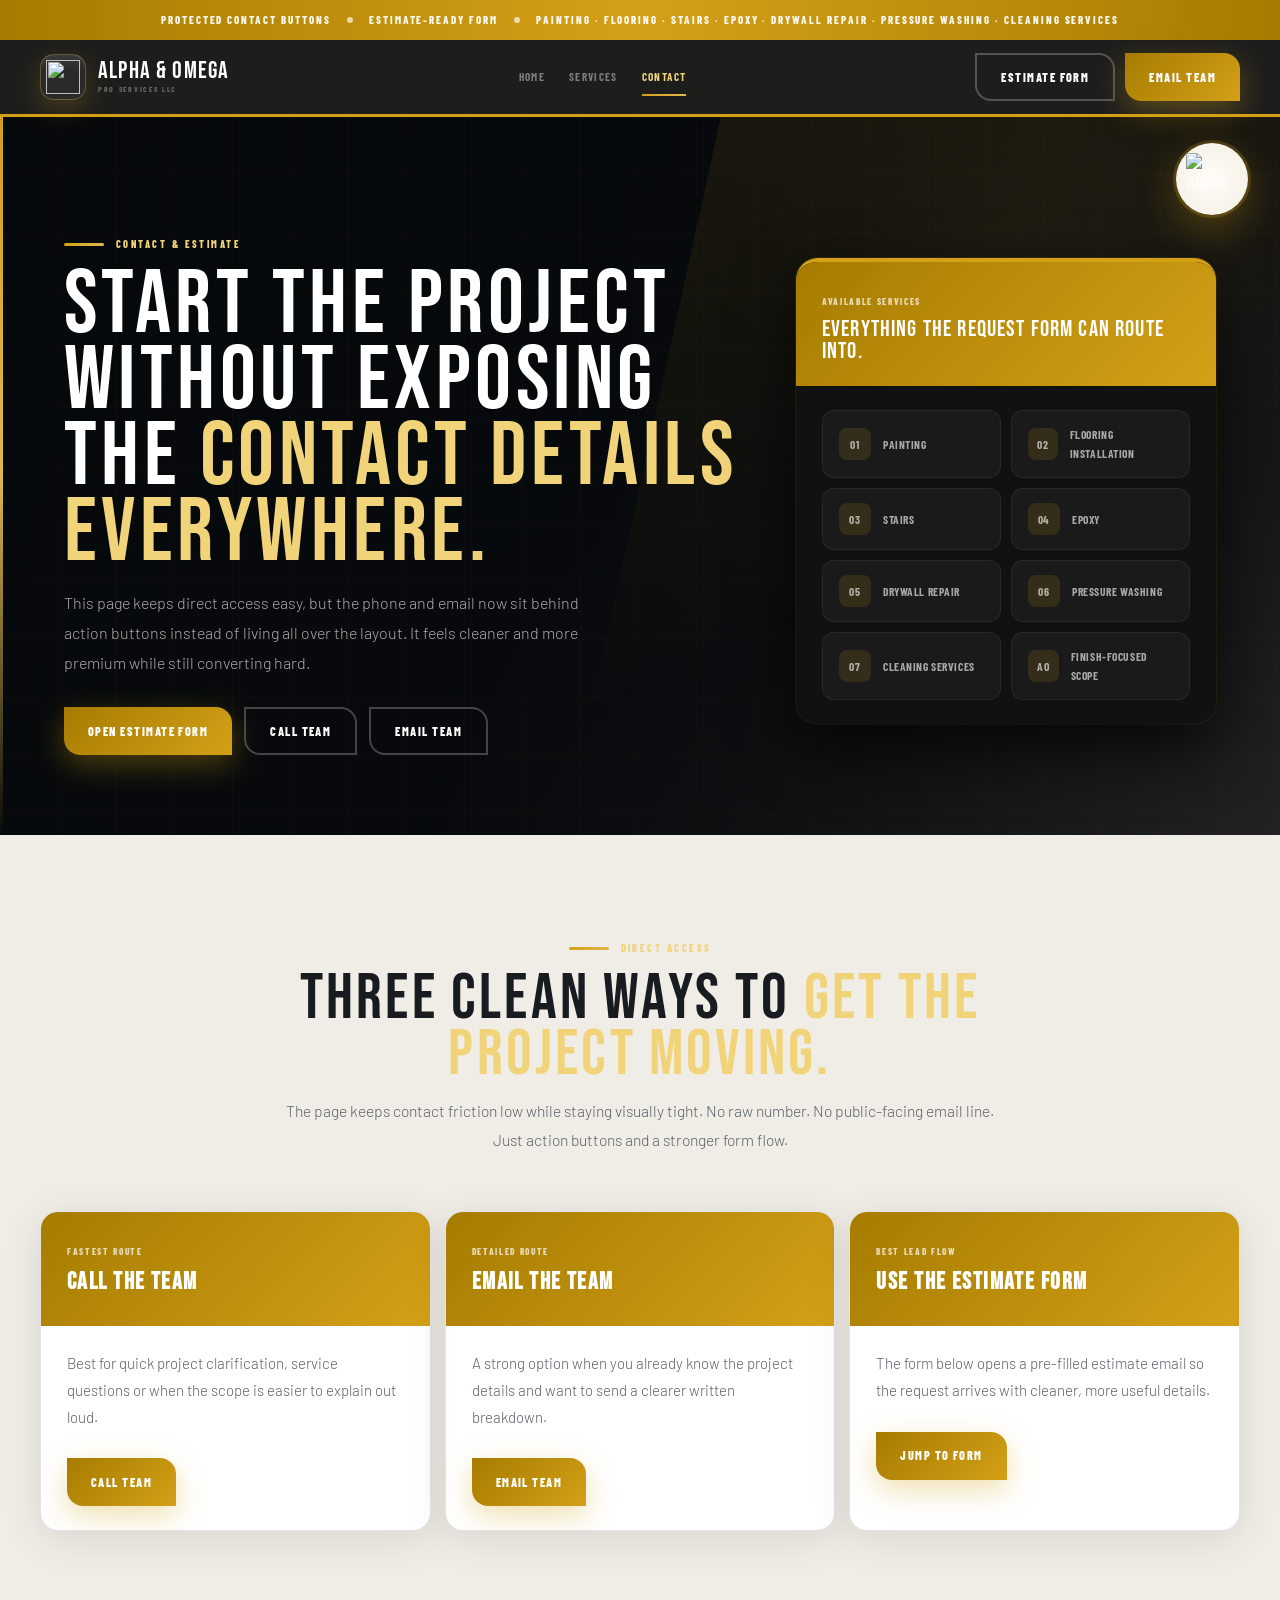
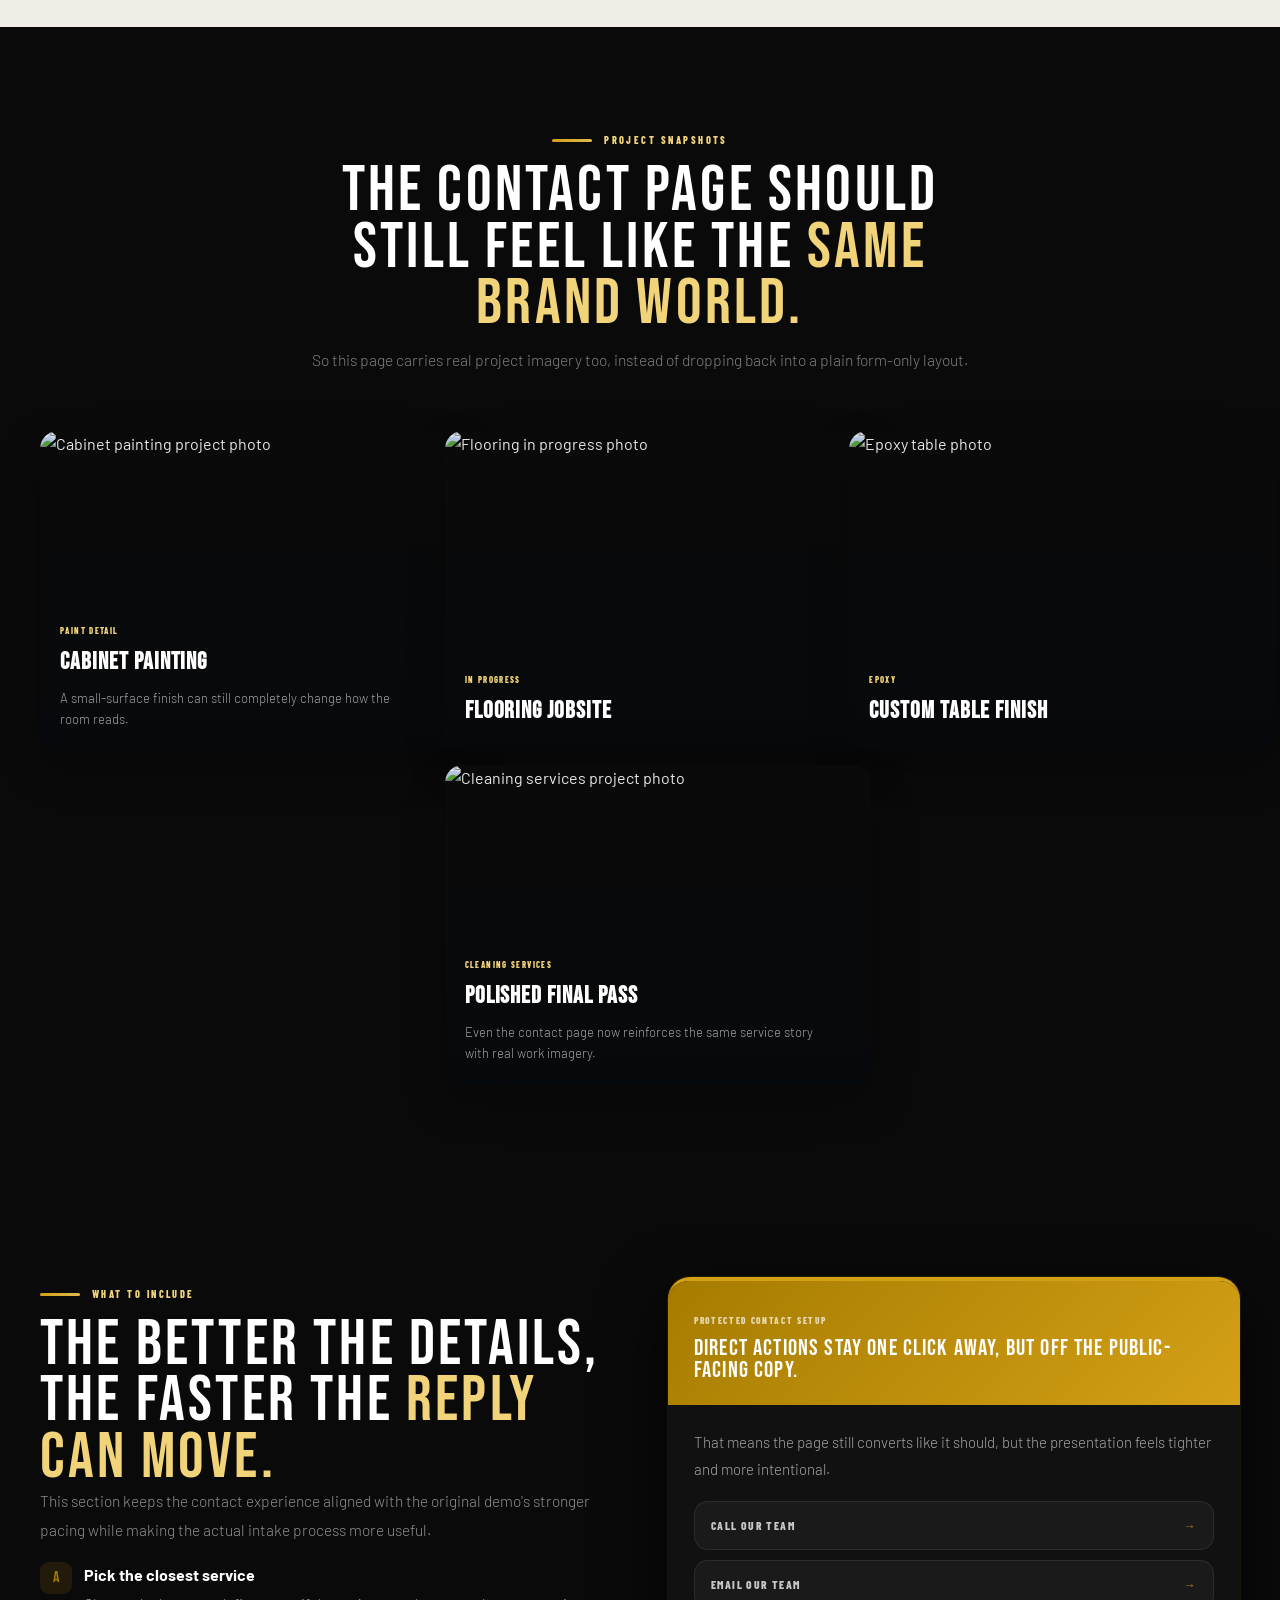
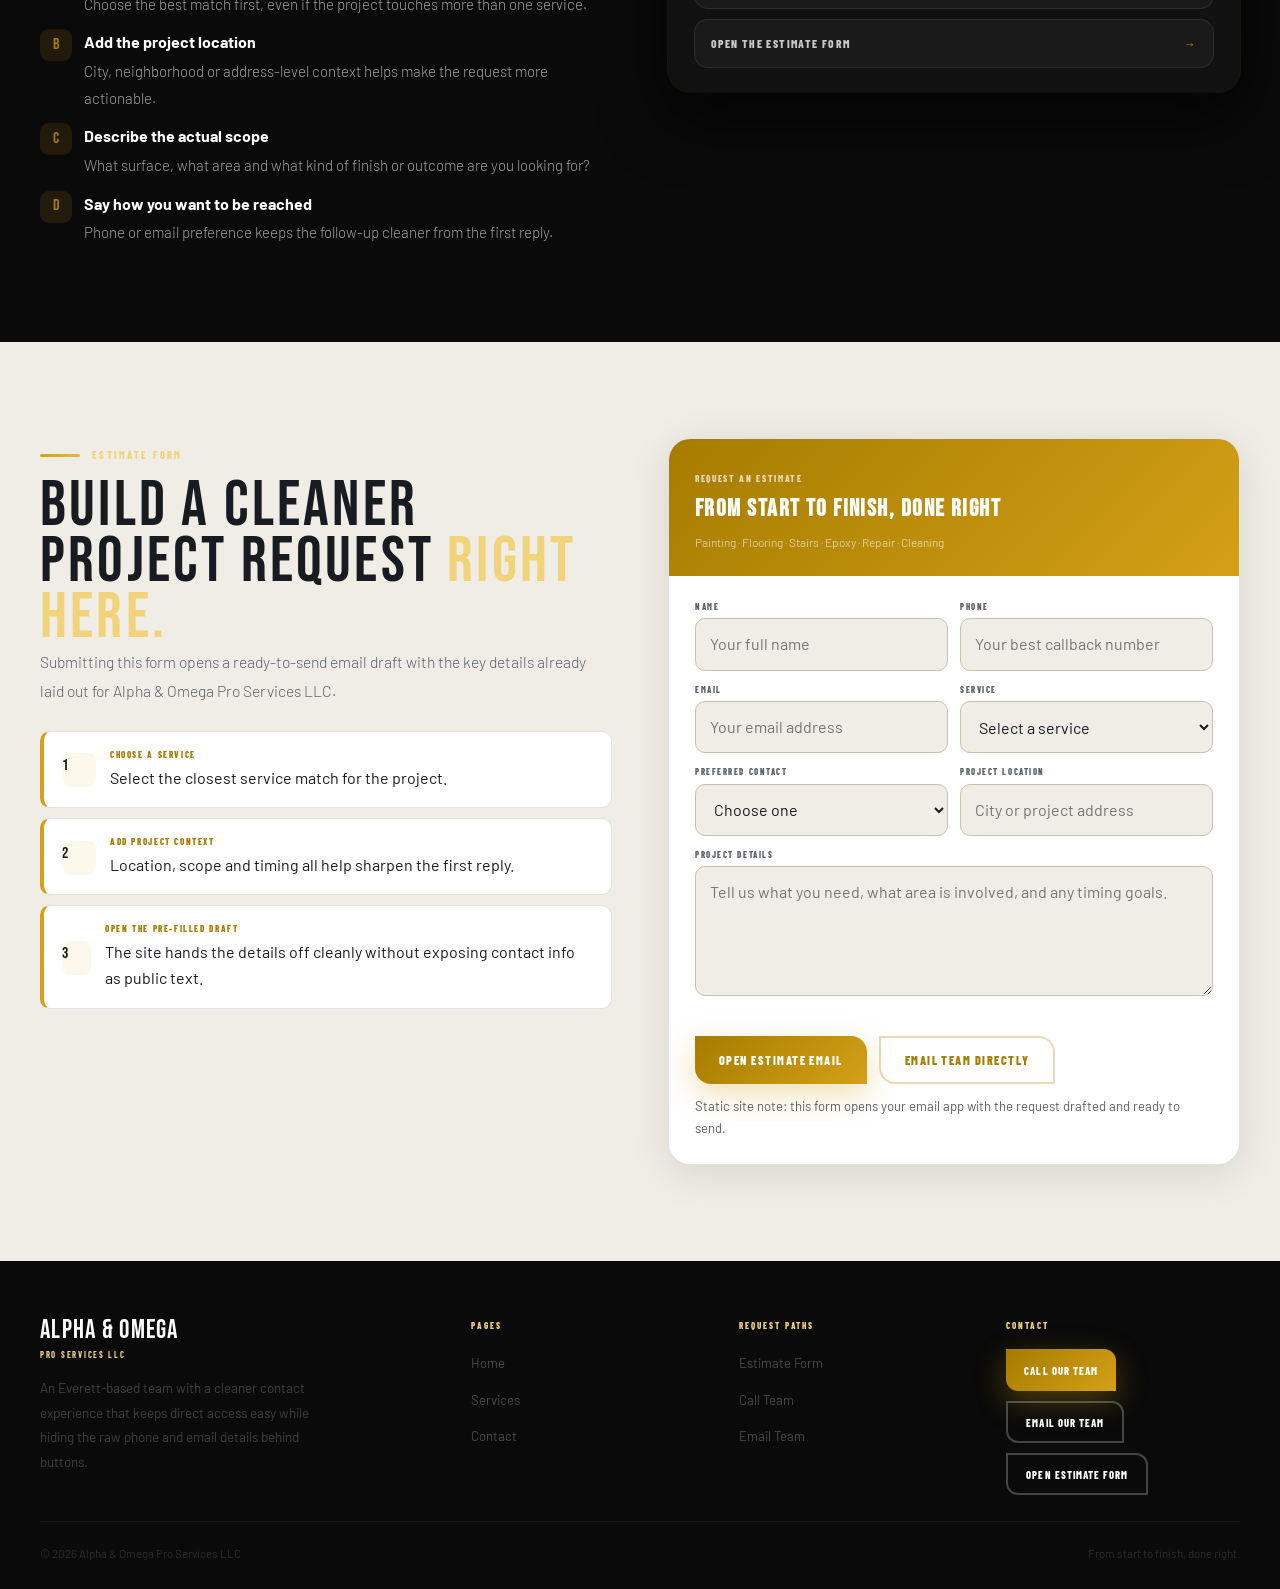
==== contact.html @ e6fa1ceb "Add files via upload" ====
<!DOCTYPE html>
<html lang="en">
<head>
  <meta charset="UTF-8">
  <meta name="viewport" content="width=device-width, initial-scale=1.0">
  <title>Contact | Alpha &amp; Omega Pro Services LLC</title>
  <meta name="description" content="Request an estimate from Alpha &amp; Omega Pro Services LLC for painting, flooring installation, stairs, epoxy, drywall repair, pressure washing and cleaning services.">
  <meta property="og:type" content="website">
  <meta property="og:title" content="Contact | Alpha &amp; Omega Pro Services LLC">
  <meta property="og:description" content="Request an estimate for painting, flooring installation, stairs, epoxy, drywall repair, pressure washing and cleaning services.">
  <meta name="theme-color" content="#0a0a0a">
  <script type="application/ld+json">
    {
      "@context": "https://schema.org",
      "@type": "HomeAndConstructionBusiness",
      "name": "Alpha and Omega Pro Services LLC",
      "serviceType": [
        "Painting",
        "Flooring Installation",
        "Stairs",
        "Epoxy",
        "Drywall Repair",
        "Pressure Washing",
        "Cleaning Services"
      ]
    }
  </script>
  <link rel="preconnect" href="https://fonts.googleapis.com">
  <link rel="preconnect" href="https://fonts.gstatic.com" crossorigin>
  <link href="https://fonts.googleapis.com/css2?family=Bebas+Neue&amp;family=Barlow+Condensed:wght@400;600;700;800&amp;family=Barlow:ital,wght@0,300;0,400;0,500;0,600;1,300&amp;display=swap" rel="stylesheet">
  <link rel="stylesheet" href="assets/styles.css">
</head>
<body>
  <div class="topline">
    <div class="container topline-inner">
      <div class="topline-track">
        <span>Protected contact buttons</span>
        <span class="topline-dot" aria-hidden="true"></span>
        <span>Estimate-ready form</span>
        <span class="topline-dot" aria-hidden="true"></span>
        <span>Painting &middot; Flooring &middot; Stairs &middot; Epoxy &middot; Drywall Repair &middot; Pressure Washing &middot; Cleaning Services</span>
      </div>
    </div>
  </div>

  <header class="site-header">
    <div class="container header-shell">
      <a class="brand" href="index.html" aria-label="Alpha and Omega Pro Services LLC home">
        <span class="brand-mark" aria-hidden="true">
          <img class="brand-logo" src="https://github.com/user-attachments/assets/bc58a2da-6fb0-435b-b806-9d5896924e4f" alt="">
        </span>
        <span class="brand-copy">
          <span class="brand-wordmark">Alpha &amp; Omega</span>
          <span class="brand-tag">Pro Services LLC</span>
        </span>
      </a>

      <nav class="site-nav" aria-label="Primary">
        <a href="index.html">Home</a>
        <a href="services.html">Services</a>
        <a href="contact.html" aria-current="page">Contact</a>
      </nav>

      <div class="header-actions">
        <a class="btn btn-outline-light" href="#estimate-form">Estimate Form</a>
        <a class="btn btn-gold" href="#" data-contact="email">Email Team</a>
        <button class="nav-toggle nav-only" type="button" aria-expanded="false" aria-label="Toggle navigation" data-nav-toggle>
          <svg width="22" height="22" viewBox="0 0 24 24" fill="none" stroke="currentColor" stroke-width="2.2" stroke-linecap="round">
            <path d="M4 7h16"></path>
            <path d="M4 12h16"></path>
            <path d="M4 17h16"></path>
          </svg>
        </button>
      </div>
    </div>

    <div class="mobile-nav" data-mobile-nav>
      <a href="index.html">Home</a>
      <a href="services.html">Services</a>
      <a href="contact.html" aria-current="page">Contact</a>
      <a href="#" data-contact="call">Call Team</a>
      <a href="#" data-contact="email">Email Team</a>
    </div>
  </header>

  <main>
    <section class="page-hero">
      <div class="page-hero-accent"></div>
      <div class="page-hero-grid-fx"></div>
      <div class="page-hero-crown">
        <img src="https://github.com/user-attachments/assets/bc58a2da-6fb0-435b-b806-9d5896924e4f" alt="Alpha and Omega Pro Services LLC logo">
      </div>
      <div class="page-hero-shell">
        <div class="reveal">
          <span class="eyebrow">Contact &amp; Estimate</span>
          <h1 class="page-hero-title">Start the project without exposing the <span>contact details everywhere.</span></h1>
          <p class="page-hero-copy">This page keeps direct access easy, but the phone and email now sit behind action buttons instead of living all over the layout. It feels cleaner and more premium while still converting hard.</p>
          <div class="button-row">
            <a class="btn btn-gold" href="#estimate-form">Open Estimate Form</a>
            <a class="btn btn-outline-light" href="#" data-contact="call">Call Team</a>
            <a class="btn btn-outline-light" href="#" data-contact="email">Email Team</a>
          </div>
        </div>

        <aside class="hero-card reveal">
          <div class="hero-card-head">
            <span class="card-kicker">Available Services</span>
            <h2 class="panel-title">Everything the request form can route into.</h2>
          </div>
          <div class="hero-card-body">
            <div class="list-grid">
              <div class="list-item"><span class="list-icon">01</span><span>Painting</span></div>
              <div class="list-item"><span class="list-icon">02</span><span>Flooring Installation</span></div>
              <div class="list-item"><span class="list-icon">03</span><span>Stairs</span></div>
              <div class="list-item"><span class="list-icon">04</span><span>Epoxy</span></div>
              <div class="list-item"><span class="list-icon">05</span><span>Drywall Repair</span></div>
              <div class="list-item"><span class="list-icon">06</span><span>Pressure Washing</span></div>
              <div class="list-item"><span class="list-icon">07</span><span>Cleaning Services</span></div>
              <div class="list-item"><span class="list-icon">AO</span><span>Finish-Focused Scope</span></div>
            </div>
          </div>
        </aside>
      </div>
    </section>

    <section class="section section-light">
      <div class="container">
        <div class="section-head reveal">
          <span class="eyebrow">Direct Access</span>
          <h2 class="section-title">Three clean ways to <span>get the project moving.</span></h2>
          <p class="section-copy">The page keeps contact friction low while staying visually tight. No raw number. No public-facing email line. Just action buttons and a stronger form flow.</p>
        </div>

        <div class="methods-grid">
          <article class="method-card reveal">
            <div class="form-card-head">
              <span class="card-kicker">Fastest Route</span>
              <h2>Call the team</h2>
            </div>
            <div class="form-card-body">
              <p class="card-copy">Best for quick project clarification, service questions or when the scope is easier to explain out loud.</p>
              <div class="button-row">
                <a class="btn btn-gold" href="#" data-contact="call">Call Team</a>
              </div>
            </div>
          </article>

          <article class="method-card reveal">
            <div class="form-card-head">
              <span class="card-kicker">Detailed Route</span>
              <h2>Email the team</h2>
            </div>
            <div class="form-card-body">
              <p class="card-copy">A strong option when you already know the project details and want to send a clearer written breakdown.</p>
              <div class="button-row">
                <a class="btn btn-gold" href="#" data-contact="email">Email Team</a>
              </div>
            </div>
          </article>

          <article class="method-card reveal">
            <div class="form-card-head">
              <span class="card-kicker">Best Lead Flow</span>
              <h2>Use the estimate form</h2>
            </div>
            <div class="form-card-body">
              <p class="card-copy">The form below opens a pre-filled estimate email so the request arrives with cleaner, more useful details.</p>
              <div class="button-row">
                <a class="btn btn-gold" href="#estimate-form">Jump to Form</a>
              </div>
            </div>
          </article>
        </div>
      </div>
    </section>

    <section class="section section-dark">
      <div class="container">
        <div class="section-head reveal">
          <span class="eyebrow">Project Snapshots</span>
          <h2 class="section-title">The contact page should still feel like the <span>same brand world.</span></h2>
          <p class="section-copy">So this page carries real project imagery too, instead of dropping back into a plain form-only layout.</p>
        </div>

        <div class="project-grid project-grid--balanced">
          <article class="project-card reveal">
            <img src="https://github.com/user-attachments/assets/e096ccae-0e77-42bd-b70f-82076f95256e" alt="Cabinet painting project photo" loading="lazy">
            <div class="project-card-body">
              <span class="project-card-kicker">Paint Detail</span>
              <h3 class="project-card-title">Cabinet Painting</h3>
              <p class="project-card-copy">A small-surface finish can still completely change how the room reads.</p>
            </div>
          </article>

          <article class="project-card reveal">
            <img src="https://github.com/user-attachments/assets/c5f2c7c4-e006-44ec-bb57-b806802b5d63" alt="Flooring in progress photo" loading="lazy">
            <div class="project-card-body">
              <span class="project-card-kicker">In Progress</span>
              <h3 class="project-card-title">Flooring Jobsite</h3>
            </div>
          </article>

          <article class="project-card reveal">
            <img src="https://github.com/user-attachments/assets/8dec2c57-5336-4936-88cc-755d7e125fac" alt="Epoxy table photo" loading="lazy">
            <div class="project-card-body">
              <span class="project-card-kicker">Epoxy</span>
              <h3 class="project-card-title">Custom Table Finish</h3>
            </div>
          </article>

          <article class="project-card reveal">
            <img src="https://github.com/user-attachments/assets/c118992f-4edd-4271-93d7-28ecd62739db" alt="Cleaning services project photo" loading="lazy">
            <div class="project-card-body">
              <span class="project-card-kicker">Cleaning Services</span>
              <h3 class="project-card-title">Polished Final Pass</h3>
              <p class="project-card-copy">Even the contact page now reinforces the same service story with real work imagery.</p>
            </div>
          </article>
        </div>
      </div>
    </section>

    <section class="section section-dark">
      <div class="container contact-layout">
        <div class="reveal">
          <span class="eyebrow">What To Include</span>
          <h2 class="section-title">The better the details, the faster the <span>reply can move.</span></h2>
          <p class="story-copy">This section keeps the contact experience aligned with the original demo's stronger pacing while making the actual intake process more useful.</p>

          <ul class="clean-list">
            <li>
              <span class="list-bullet">A</span>
              <div>
                <strong>Pick the closest service</strong>
                <p class="card-copy">Choose the best match first, even if the project touches more than one service.</p>
              </div>
            </li>
            <li>
              <span class="list-bullet">B</span>
              <div>
                <strong>Add the project location</strong>
                <p class="card-copy">City, neighborhood or address-level context helps make the request more actionable.</p>
              </div>
            </li>
            <li>
              <span class="list-bullet">C</span>
              <div>
                <strong>Describe the actual scope</strong>
                <p class="card-copy">What surface, what area and what kind of finish or outcome are you looking for?</p>
              </div>
            </li>
            <li>
              <span class="list-bullet">D</span>
              <div>
                <strong>Say how you want to be reached</strong>
                <p class="card-copy">Phone or email preference keeps the follow-up cleaner from the first reply.</p>
              </div>
            </li>
          </ul>
        </div>

        <aside class="contact-panel reveal">
          <div class="hero-card-head">
            <span class="card-kicker">Protected Contact Setup</span>
            <h2 class="panel-title">Direct actions stay one click away, but off the public-facing copy.</h2>
          </div>
          <div class="hero-card-body">
            <p class="panel-copy">That means the page still converts like it should, but the presentation feels tighter and more intentional.</p>

            <div class="contact-action-grid">
              <a class="contact-action" href="#" data-contact="call"><span>Call Our Team</span><span>&rarr;</span></a>
              <a class="contact-action" href="#" data-contact="email"><span>Email Our Team</span><span>&rarr;</span></a>
              <a class="contact-action" href="#estimate-form"><span>Open the Estimate Form</span><span>&rarr;</span></a>
            </div>
          </div>
        </aside>
      </div>
    </section>

    <section class="section section-light" id="estimate-form">
      <div class="container contact-layout">
        <div class="reveal">
          <span class="eyebrow">Estimate Form</span>
          <h2 class="section-title">Build a cleaner project request <span>right here.</span></h2>
          <p class="contact-copy">Submitting this form opens a ready-to-send email draft with the key details already laid out for Alpha &amp; Omega Pro Services LLC.</p>

          <div class="contact-info-stack">
            <div class="contact-info-card">
              <span class="contact-info-mark">1</span>
              <div>
                <strong>Choose a service</strong>
                <span>Select the closest service match for the project.</span>
              </div>
            </div>
            <div class="contact-info-card">
              <span class="contact-info-mark">2</span>
              <div>
                <strong>Add project context</strong>
                <span>Location, scope and timing all help sharpen the first reply.</span>
              </div>
            </div>
            <div class="contact-info-card">
              <span class="contact-info-mark">3</span>
              <div>
                <strong>Open the pre-filled draft</strong>
                <span>The site hands the details off cleanly without exposing contact info as public text.</span>
              </div>
            </div>
          </div>
        </div>

        <aside class="form-card reveal">
          <div class="form-card-head">
            <span class="card-kicker">Request an Estimate</span>
            <h2>From start to finish, done right</h2>
            <p>Painting &middot; Flooring &middot; Stairs &middot; Epoxy &middot; Repair &middot; Cleaning</p>
          </div>
          <div class="form-card-body">
            <form class="estimate-form" data-estimate-form>
              <div class="field-row">
                <div class="field">
                  <label for="name">Name</label>
                  <input id="name" name="name" type="text" placeholder="Your full name" required>
                </div>
                <div class="field">
                  <label for="phone">Phone</label>
                  <input id="phone" name="phone" type="tel" placeholder="Your best callback number" required>
                </div>
              </div>

              <div class="field-row">
                <div class="field">
                  <label for="email">Email</label>
                  <input id="email" name="email" type="email" placeholder="Your email address" required>
                </div>
                <div class="field">
                  <label for="service">Service</label>
                  <select id="service" name="service" required>
                    <option value="">Select a service</option>
                    <option value="Painting">Painting</option>
                    <option value="Flooring Installation">Flooring Installation</option>
                    <option value="Stairs">Stairs</option>
                    <option value="Epoxy">Epoxy</option>
                    <option value="Drywall Repair">Drywall Repair</option>
                    <option value="Pressure Washing">Pressure Washing</option>
                    <option value="Cleaning Services">Cleaning Services</option>
                  </select>
                </div>
              </div>

              <div class="field-row">
                <div class="field">
                  <label for="contactPreference">Preferred Contact</label>
                  <select id="contactPreference" name="contactPreference" required>
                    <option value="">Choose one</option>
                    <option value="Phone">Phone</option>
                    <option value="Email">Email</option>
                  </select>
                </div>
                <div class="field">
                  <label for="location">Project Location</label>
                  <input id="location" name="location" type="text" placeholder="City or project address">
                </div>
              </div>

              <div class="field">
                <label for="details">Project Details</label>
                <textarea id="details" name="details" placeholder="Tell us what you need, what area is involved, and any timing goals." required></textarea>
              </div>

              <div class="button-row">
                <button class="btn btn-gold" type="submit">Open Estimate Email</button>
                <a class="btn btn-outline-dark" href="#" data-contact="email">Email Team Directly</a>
              </div>

              <p class="form-note">Static site note: this form opens your email app with the request drafted and ready to send.</p>
              <div class="form-success" data-form-success>Your estimate email draft is ready to send.</div>
            </form>
          </div>
        </aside>
      </div>
    </section>
  </main>

  <footer class="footer">
    <div class="container footer-shell">
      <div class="footer-grid">
        <div>
          <div class="footer-brand-wordmark">Alpha &amp; Omega</div>
          <div class="footer-tag">Pro Services LLC</div>
          <p class="footer-copy">An Everett-based team with a cleaner contact experience that keeps direct access easy while hiding the raw phone and email details behind buttons.</p>
        </div>

        <div>
          <div class="footer-title">Pages</div>
          <ul class="footer-links">
            <li><a href="index.html">Home</a></li>
            <li><a href="services.html">Services</a></li>
            <li><a href="contact.html">Contact</a></li>
          </ul>
        </div>

        <div>
          <div class="footer-title">Request Paths</div>
          <ul class="footer-links">
            <li><a href="#estimate-form">Estimate Form</a></li>
            <li><a href="#" data-contact="call">Call Team</a></li>
            <li><a href="#" data-contact="email">Email Team</a></li>
          </ul>
        </div>

        <div>
          <div class="footer-title">Contact</div>
          <div class="footer-action-row">
            <a class="btn btn-gold" href="#" data-contact="call">Call Our Team</a>
            <a class="btn btn-outline-light" href="#" data-contact="email">Email Our Team</a>
            <a class="btn btn-outline-light" href="#estimate-form">Open Estimate Form</a>
          </div>
        </div>
      </div>

      <div class="footer-bottom">
        <span>&copy; <span data-year></span> Alpha &amp; Omega Pro Services LLC</span>
        <span>From start to finish, done right.</span>
      </div>
    </div>
  </footer>

  <script src="assets/main.js"></script>
</body>
</html>
---- assets/styles.css ----
:root {
  --ink: #0a0a0a;
  --ink-2: #111111;
  --steel: #1b1b1b;
  --slate: #252525;
  --slate-2: #333333;
  --warm: #f8f6f2;
  --off: #f0ede6;
  --mid: #c8c0b0;
  --text: #181c20;
  --muted: #5b6168;
  --gold: #d4a017;
  --gold-light: #e0b84d;
  --gold-deep: #a67c00;
  --gold-fade: #f1d37a;
  --white: #ffffff;
  --line-light: rgba(255, 255, 255, 0.1);
  --line-dark: rgba(24, 28, 32, 0.12);
  --shadow: 0 24px 64px rgba(0, 0, 0, 0.28);
  --radius: 18px;
  --radius-sm: 10px;
  --transition: 0.2s ease;
}

*,
*::before,
*::after {
  box-sizing: border-box;
  margin: 0;
  padding: 0;
}

html {
  scroll-behavior: smooth;
}

body {
  font-family: "Barlow", sans-serif;
  background: var(--warm);
  color: var(--text);
  line-height: 1.65;
  overflow-x: hidden;
}

body.nav-open {
  overflow: hidden;
}

a {
  color: inherit;
  text-decoration: none;
}

img,
svg {
  display: block;
  max-width: 100%;
}

button,
input,
select,
textarea {
  font: inherit;
}

button {
  cursor: pointer;
}

.container {
  width: min(1200px, calc(100% - 48px));
  margin: 0 auto;
}

.topline {
  position: relative;
  z-index: 10;
  background: linear-gradient(90deg, var(--gold-deep), var(--gold), var(--gold-deep));
  overflow: hidden;
}

.topline-inner {
  min-height: 40px;
  display: flex;
  align-items: center;
  justify-content: center;
}

.topline-track {
  display: flex;
  align-items: center;
  gap: 16px;
  font-family: "Barlow Condensed", sans-serif;
  font-size: 0.68rem;
  font-weight: 800;
  letter-spacing: 0.18em;
  text-transform: uppercase;
  color: rgba(255, 255, 255, 0.92);
  text-align: center;
}

.topline-dot {
  width: 6px;
  height: 6px;
  flex: 0 0 auto;
  border-radius: 999px;
  background: rgba(255, 255, 255, 0.66);
}

.site-header {
  position: sticky;
  top: 0;
  z-index: 20;
  background: rgba(10, 10, 10, 0.92);
  border-bottom: 3px solid var(--gold);
  backdrop-filter: blur(16px);
}

.header-shell {
  display: flex;
  align-items: center;
  justify-content: space-between;
  gap: 18px;
  min-height: 74px;
}

.brand {
  display: flex;
  align-items: center;
  gap: 12px;
}

.brand-mark {
  width: 46px;
  height: 46px;
  border-radius: 14px;
  display: flex;
  align-items: center;
  justify-content: center;
  padding: 5px;
  overflow: hidden;
  background:
    linear-gradient(180deg, rgba(255, 255, 255, 0.08), transparent 34%),
    rgba(255, 255, 255, 0.06);
  border: 1px solid rgba(240, 199, 93, 0.28);
  box-shadow: 0 10px 28px rgba(212, 160, 23, 0.22);
}

.brand-logo {
  width: 100%;
  height: 100%;
  object-fit: contain;
}

.brand-copy {
  display: grid;
  line-height: 1;
}

.brand-wordmark,
.footer-brand-wordmark,
.hero-title,
.page-hero-title,
.section-title,
.card-title,
.service-name,
.panel-title,
.cta-title {
  font-family: "Bebas Neue", sans-serif;
  font-weight: 400;
  letter-spacing: 0.05em;
  text-transform: uppercase;
}

.brand-wordmark {
  color: var(--white);
  font-size: 1.48rem;
}

.brand-tag {
  margin-top: 2px;
  font-family: "Barlow Condensed", sans-serif;
  font-size: 0.48rem;
  font-weight: 700;
  letter-spacing: 0.22em;
  text-transform: uppercase;
  color: rgba(255, 255, 255, 0.34);
}

.site-nav {
  display: flex;
  align-items: center;
  gap: 24px;
}

.site-nav a {
  position: relative;
  font-family: "Barlow Condensed", sans-serif;
  font-size: 0.7rem;
  font-weight: 700;
  letter-spacing: 0.12em;
  text-transform: uppercase;
  color: rgba(255, 255, 255, 0.42);
  transition: color var(--transition);
}

.site-nav a::after {
  content: "";
  position: absolute;
  left: 0;
  right: 0;
  bottom: -10px;
  height: 2px;
  background: linear-gradient(90deg, var(--gold), var(--gold-light));
  transform: scaleX(0);
  transform-origin: center;
  transition: transform var(--transition);
}

.site-nav a:hover,
.site-nav a[aria-current="page"] {
  color: var(--gold-fade);
}

.site-nav a:hover::after,
.site-nav a[aria-current="page"]::after {
  transform: scaleX(1);
}

.header-actions {
  display: flex;
  align-items: center;
  gap: 10px;
}

.btn {
  display: inline-flex;
  align-items: center;
  justify-content: center;
  gap: 8px;
  min-height: 48px;
  padding: 0 24px;
  border: none;
  border-radius: 0 16px 0 16px;
  font-family: "Barlow Condensed", sans-serif;
  font-size: 0.76rem;
  font-weight: 800;
  letter-spacing: 0.12em;
  text-transform: uppercase;
  transition:
    transform var(--transition),
    background-color var(--transition),
    border-color var(--transition),
    color var(--transition),
    box-shadow var(--transition);
}

.btn:hover {
  transform: translateY(-2px);
}

.btn-gold {
  color: var(--white);
  background: linear-gradient(135deg, var(--gold-deep), var(--gold));
  box-shadow: 0 10px 30px rgba(212, 160, 23, 0.34);
}

.btn-gold:hover {
  background: linear-gradient(135deg, var(--gold), var(--gold-light));
  box-shadow: 0 16px 36px rgba(212, 160, 23, 0.46);
}

.btn-outline-light {
  color: var(--white);
  background: transparent;
  border: 2px solid rgba(255, 255, 255, 0.24);
}

.btn-outline-light:hover {
  background: rgba(255, 255, 255, 0.08);
}

.btn-outline-dark {
  color: var(--gold-deep);
  background: transparent;
  border: 2px solid rgba(166, 124, 0, 0.28);
}

.btn-outline-dark:hover {
  background: rgba(212, 160, 23, 0.08);
}

.btn-dark {
  color: var(--white);
  background: var(--ink-2);
}

.btn-dark:hover {
  background: var(--steel);
}

.nav-toggle {
  display: none;
  width: 44px;
  height: 44px;
  border: 1px solid rgba(255, 255, 255, 0.14);
  border-radius: 12px;
  background: rgba(255, 255, 255, 0.04);
  color: var(--white);
}

.mobile-nav {
  display: none;
}

.hero,
.page-hero {
  position: relative;
  overflow: hidden;
  background: var(--ink);
  color: var(--white);
}

.hero::before,
.page-hero::before {
  content: "";
  position: absolute;
  inset: 0;
  background:
    radial-gradient(circle at 22% 80%, rgba(212, 160, 23, 0.16), transparent 30%),
    radial-gradient(circle at 78% 18%, rgba(224, 184, 77, 0.1), transparent 24%),
    linear-gradient(160deg, #050505 0%, #222222 100%);
}

.hero::after,
.page-hero::after {
  content: "";
  position: absolute;
  inset: 0;
  background:
    linear-gradient(108deg, rgba(6, 9, 12, 0.98) 0%, rgba(6, 9, 12, 0.96) 44%, rgba(6, 9, 12, 0.68) 64%, transparent 100%);
}

.hero-accent,
.page-hero-accent {
  position: absolute;
  inset: 0;
  pointer-events: none;
  z-index: 1;
}

.hero-accent::before,
.page-hero-accent::before {
  content: "";
  position: absolute;
  top: 0;
  left: 0;
  width: 3px;
  height: 100%;
  background: linear-gradient(to bottom, var(--gold), var(--gold-light), transparent);
}

.hero-accent::after,
.page-hero-accent::after {
  content: "";
  position: absolute;
  top: 0;
  right: 0;
  bottom: 0;
  width: 56%;
  clip-path: polygon(22% 0, 100% 0, 100% 100%, 0% 100%);
  background: linear-gradient(160deg, rgba(212, 160, 23, 0.1) 0%, transparent 62%);
}

.hero-grid-fx,
.page-hero-grid-fx {
  position: absolute;
  inset: 0;
  z-index: 1;
  opacity: 0.025;
  background-image:
    linear-gradient(rgba(212, 160, 23, 1) 1px, transparent 1px),
    linear-gradient(90deg, rgba(212, 160, 23, 1) 1px, transparent 1px);
  background-size: 58px 58px;
  pointer-events: none;
}

.hero-crown,
.page-hero-crown {
  position: absolute;
  top: 26px;
  right: 32px;
  z-index: 3;
  width: 72px;
  height: 72px;
  border-radius: 50%;
  display: flex;
  align-items: center;
  justify-content: center;
  padding: 10px;
  overflow: hidden;
  background: radial-gradient(circle at center, #fffdf8 0%, #f4efe4 100%);
  box-shadow:
    0 0 0 3px rgba(212, 160, 23, 0.22),
    0 14px 40px rgba(212, 160, 23, 0.32);
}

.hero-crown img,
.page-hero-crown img {
  width: 100%;
  height: 100%;
  object-fit: contain;
}

.hero-shell,
.page-hero-shell {
  position: relative;
  z-index: 2;
  display: grid;
  grid-template-columns: 1fr 420px;
  gap: 52px;
  align-items: center;
  max-width: 1200px;
  margin: 0 auto;
  padding: 110px 24px 80px;
}

.page-hero-shell {
  min-height: 520px;
}

.eyebrow {
  display: inline-flex;
  align-items: center;
  gap: 12px;
  margin-bottom: 14px;
  font-family: "Barlow Condensed", sans-serif;
  font-size: 0.64rem;
  font-weight: 800;
  letter-spacing: 0.24em;
  text-transform: uppercase;
  color: var(--gold-fade);
}

.eyebrow::before {
  content: "";
  width: 40px;
  height: 3px;
  border-radius: 999px;
  background: linear-gradient(90deg, var(--gold), var(--gold-light));
}

.hero-title,
.page-hero-title {
  line-height: 0.85;
  font-size: clamp(4rem, 9vw, 9.6rem);
  color: var(--white);
}

.page-hero-title {
  font-size: clamp(3.2rem, 7vw, 6.8rem);
}

.hero-title span,
.page-hero-title span,
.section-title span,
.cta-title span,
.panel-title span {
  color: var(--gold-fade);
}

.hero-copy,
.page-hero-copy {
  max-width: 560px;
  margin-top: 16px;
  font-size: 1rem;
  font-weight: 300;
  line-height: 1.9;
  color: rgba(255, 255, 255, 0.66);
}

.button-row {
  display: flex;
  flex-wrap: wrap;
  gap: 12px;
  margin-top: 28px;
}

.hero-service-bar,
.page-hero-list {
  display: flex;
  flex-wrap: wrap;
  gap: 14px;
  margin-top: 28px;
  padding: 14px 18px;
  background: rgba(255, 255, 255, 0.04);
  border: 1px solid rgba(255, 255, 255, 0.08);
  border-left: 3px solid var(--gold);
  border-radius: 0 var(--radius-sm) var(--radius-sm) 0;
}

.hero-service-item,
.page-hero-item {
  display: inline-flex;
  align-items: center;
  gap: 8px;
  font-family: "Barlow Condensed", sans-serif;
  font-size: 0.66rem;
  font-weight: 700;
  letter-spacing: 0.08em;
  text-transform: uppercase;
  color: rgba(255, 255, 255, 0.5);
}

.hero-service-item::before,
.page-hero-item::before {
  content: "";
  width: 6px;
  height: 6px;
  border-radius: 999px;
  background: rgba(212, 160, 23, 0.58);
}

.hero-card,
.panel-card,
.contact-panel,
.feature-panel,
.form-card,
.method-card,
.value-card,
.process-card,
.bundle-card,
.faq-card,
.cta-band,
.story-card {
  position: relative;
  overflow: hidden;
  border-radius: 22px;
}

.hero-card,
.contact-panel,
.feature-panel {
  background: var(--ink-2);
  border-top: 4px solid var(--gold);
  box-shadow: 0 24px 64px rgba(0, 0, 0, 0.72), 0 0 0 1px rgba(212, 160, 23, 0.14);
}

.hero-card-head,
.panel-card-head,
.form-card-head {
  background: linear-gradient(135deg, var(--gold-deep), var(--gold));
  padding: 24px 26px;
}

.card-kicker {
  font-family: "Barlow Condensed", sans-serif;
  font-size: 0.58rem;
  font-weight: 800;
  letter-spacing: 0.18em;
  text-transform: uppercase;
  color: rgba(255, 255, 255, 0.7);
}

.panel-title,
.card-title {
  margin-top: 6px;
  line-height: 0.95;
}

.hero-card .panel-title,
.contact-panel .panel-title,
.feature-panel .panel-title {
  color: var(--white);
  font-size: 1.45rem;
}

.hero-card-body,
.panel-card-body,
.form-card-body {
  padding: 24px 26px;
}

.card-copy,
.panel-copy {
  font-size: 0.94rem;
  font-weight: 300;
  line-height: 1.78;
  color: rgba(255, 255, 255, 0.62);
}

.contact-action-grid {
  display: grid;
  gap: 10px;
  margin-top: 18px;
}

.contact-action {
  display: flex;
  align-items: center;
  justify-content: space-between;
  gap: 12px;
  padding: 14px 16px;
  border-radius: 14px;
  border: 1px solid rgba(255, 255, 255, 0.08);
  background: rgba(255, 255, 255, 0.04);
  font-family: "Barlow Condensed", sans-serif;
  font-size: 0.72rem;
  font-weight: 800;
  letter-spacing: 0.12em;
  text-transform: uppercase;
  color: rgba(255, 255, 255, 0.76);
  transition:
    transform var(--transition),
    border-color var(--transition),
    color var(--transition);
}

.contact-action:hover {
  transform: translateX(4px);
  color: var(--gold-fade);
  border-color: rgba(212, 160, 23, 0.24);
}

.contact-action span:last-child {
  color: rgba(212, 160, 23, 0.86);
}

.mini-stat-row {
  display: grid;
  grid-template-columns: repeat(3, 1fr);
  margin-top: 18px;
  border-top: 1px solid rgba(255, 255, 255, 0.08);
}

.mini-stat {
  padding: 16px 8px 0;
  text-align: center;
}

.mini-stat strong {
  display: block;
  font-family: "Bebas Neue", sans-serif;
  font-size: 2rem;
  color: var(--gold-fade);
}

.mini-stat span {
  display: block;
  margin-top: 4px;
  font-family: "Barlow Condensed", sans-serif;
  font-size: 0.5rem;
  font-weight: 700;
  letter-spacing: 0.16em;
  text-transform: uppercase;
  color: rgba(255, 255, 255, 0.38);
}

.trust-strip {
  background: var(--steel);
  padding: 20px 0;
}

.trust-grid {
  display: flex;
  align-items: center;
  justify-content: center;
  gap: 22px;
  flex-wrap: wrap;
}

.trust-item {
  display: flex;
  align-items: center;
  gap: 10px;
}

.trust-dot {
  width: 30px;
  height: 30px;
  border-radius: 8px;
  display: flex;
  align-items: center;
  justify-content: center;
  background: rgba(212, 160, 23, 0.12);
  color: var(--gold-light);
  font-family: "Bebas Neue", sans-serif;
  font-size: 0.9rem;
}

.trust-item span {
  font-family: "Barlow Condensed", sans-serif;
  font-size: 0.62rem;
  font-weight: 700;
  letter-spacing: 0.08em;
  text-transform: uppercase;
  color: rgba(255, 255, 255, 0.38);
}

.marquee-wrap {
  background: linear-gradient(90deg, var(--gold-deep), var(--slate), var(--gold-deep));
  overflow: hidden;
  padding: 12px 0;
}

.marquee-track {
  display: flex;
  width: max-content;
  animation: marquee 46s linear infinite;
}

.marquee-item {
  display: inline-flex;
  align-items: center;
  gap: 14px;
  padding: 0 22px;
  white-space: nowrap;
}

.marquee-item::before {
  content: "";
  width: 6px;
  height: 6px;
  border-radius: 999px;
  background: rgba(212, 160, 23, 0.7);
}

.marquee-item span {
  font-family: "Bebas Neue", sans-serif;
  font-size: 0.84rem;
  letter-spacing: 0.22em;
  color: rgba(255, 255, 255, 0.52);
}

@keyframes marquee {
  from {
    transform: translateX(0);
  }
  to {
    transform: translateX(-50%);
  }
}

.section {
  padding: 96px 0;
}

.section-light {
  background: var(--off);
}

.section-dark {
  background: var(--ink);
  color: var(--white);
}

.section-head {
  text-align: center;
  max-width: 720px;
  margin: 0 auto 56px;
}

.section-head .eyebrow {
  justify-content: center;
}

.section-title {
  font-size: clamp(2.9rem, 5vw, 5.6rem);
  line-height: 0.88;
}

.section-copy {
  margin-top: 14px;
  font-size: 0.98rem;
  font-weight: 300;
  line-height: 1.84;
  color: var(--muted);
}

.section-dark .section-copy {
  color: rgba(255, 255, 255, 0.48);
}

.service-grid {
  display: grid;
  grid-template-columns: repeat(3, 1fr);
  gap: 14px;
}

.service-card {
  position: relative;
  overflow: hidden;
  min-height: 300px;
  display: flex;
  flex-direction: column;
  justify-content: flex-end;
  background: var(--ink);
  border-radius: var(--radius);
}

.service-card.featured {
  grid-column: span 3;
  min-height: 420px;
}

.service-backdrop {
  position: absolute;
  inset: 0;
  background:
    radial-gradient(circle at top right, rgba(224, 184, 77, 0.18), transparent 28%),
    linear-gradient(160deg, #0c0f13 0%, #1d2128 100%);
  background-size: cover;
  background-position: center;
  background-repeat: no-repeat;
  transition: transform 0.8s cubic-bezier(0.25, 0.46, 0.45, 0.94);
}

.service-card:hover .service-backdrop {
  transform: scale(1.06);
}

.service-backdrop::before {
  content: "";
  position: absolute;
  inset: 0;
  background:
    radial-gradient(circle at top right, rgba(224, 184, 77, 0.18), transparent 28%),
    linear-gradient(180deg, rgba(12, 15, 19, 0.18), transparent 36%);
}

.service-backdrop::after {
  content: "";
  position: absolute;
  inset: 0;
  background: linear-gradient(to top, rgba(6, 9, 12, 0.98) 0%, rgba(6, 9, 12, 0.56) 50%, rgba(6, 9, 12, 0.18) 100%);
}

.service-tag {
  position: absolute;
  top: 16px;
  left: 16px;
  z-index: 2;
  padding: 6px 12px;
  border-radius: 0 14px 0 14px;
  background: var(--gold-deep);
  color: var(--white);
  font-family: "Barlow Condensed", sans-serif;
  font-size: 0.5rem;
  font-weight: 800;
  letter-spacing: 0.18em;
  text-transform: uppercase;
}

.service-content {
  position: relative;
  z-index: 1;
  padding: 24px;
}

.service-number {
  font-family: "Bebas Neue", sans-serif;
  font-size: 0.66rem;
  letter-spacing: 0.32em;
  color: var(--gold-fade);
  opacity: 0.32;
}

.service-name {
  margin-top: 4px;
  font-size: 1.86rem;
  color: var(--white);
}

.service-card.featured .service-name {
  font-size: 3rem;
}

.service-copy {
  margin-top: 10px;
  max-width: 520px;
  font-size: 0.84rem;
  font-weight: 300;
  line-height: 1.72;
  color: rgba(255, 255, 255, 0.58);
}

.service-link {
  display: inline-flex;
  align-items: center;
  gap: 6px;
  margin-top: 12px;
  font-family: "Barlow Condensed", sans-serif;
  font-size: 0.66rem;
  font-weight: 800;
  letter-spacing: 0.1em;
  text-transform: uppercase;
  color: var(--gold-fade);
}

.project-grid {
  display: grid;
  grid-template-columns: repeat(3, minmax(0, 1fr));
  gap: 14px;
}

.project-card {
  position: relative;
  overflow: hidden;
  aspect-ratio: 4 / 3;
  min-height: 320px;
  border-radius: var(--radius);
  background: var(--ink);
  box-shadow: 0 18px 42px rgba(0, 0, 0, 0.24);
}

.project-grid--balanced .project-card:last-child:nth-child(4) {
  grid-column: 2;
}

.project-card img {
  width: 100%;
  height: 100%;
  object-fit: cover;
  transition: transform 0.7s cubic-bezier(0.25, 0.46, 0.45, 0.94);
}

.project-card::after {
  content: "";
  position: absolute;
  inset: 0;
  background:
    linear-gradient(to top, rgba(6, 9, 12, 0.92) 0%, rgba(6, 9, 12, 0.36) 45%, rgba(6, 9, 12, 0.08) 100%);
}

.project-card:hover img {
  transform: scale(1.06);
}

.project-card-body {
  position: absolute;
  right: 0;
  bottom: 0;
  left: 0;
  z-index: 1;
  padding: 20px;
}

.project-card-kicker {
  display: block;
  font-family: "Barlow Condensed", sans-serif;
  font-size: 0.54rem;
  font-weight: 800;
  letter-spacing: 0.16em;
  text-transform: uppercase;
  color: var(--gold-fade);
}

.project-card-title {
  margin-top: 4px;
  font-family: "Bebas Neue", sans-serif;
  font-size: 1.5rem;
  letter-spacing: 0.04em;
  text-transform: uppercase;
  color: var(--white);
}

.project-card-copy {
  margin-top: 6px;
  max-width: 360px;
  font-size: 0.82rem;
  font-weight: 300;
  line-height: 1.65;
  color: rgba(255, 255, 255, 0.62);
}

.compare-grid {
  display: grid;
  grid-template-columns: 1fr 1fr;
  gap: 14px;
}

.compare-card {
  position: relative;
  min-height: 420px;
  overflow: hidden;
  border-radius: var(--radius);
  background: var(--ink);
  box-shadow: 0 18px 42px rgba(0, 0, 0, 0.26);
}

.compare-card img {
  width: 100%;
  height: 100%;
  object-fit: cover;
  transition: transform 0.7s cubic-bezier(0.25, 0.46, 0.45, 0.94);
}

.compare-card::after {
  content: "";
  position: absolute;
  inset: 0;
  background:
    linear-gradient(to top, rgba(6, 9, 12, 0.94) 0%, rgba(6, 9, 12, 0.46) 46%, rgba(6, 9, 12, 0.08) 100%);
}

.compare-card:hover img {
  transform: scale(1.05);
}

.compare-label {
  position: absolute;
  top: 16px;
  left: 16px;
  z-index: 1;
  padding: 6px 12px;
  border-radius: 0 14px 0 14px;
  background: var(--gold-deep);
  color: var(--white);
  font-family: "Barlow Condensed", sans-serif;
  font-size: 0.52rem;
  font-weight: 800;
  letter-spacing: 0.16em;
  text-transform: uppercase;
}

.compare-card-body {
  position: absolute;
  right: 0;
  bottom: 0;
  left: 0;
  z-index: 1;
  padding: 20px;
}

.compare-card-body h3 {
  font-family: "Bebas Neue", sans-serif;
  font-size: 1.6rem;
  font-weight: 400;
  letter-spacing: 0.04em;
  text-transform: uppercase;
  color: var(--white);
}

.compare-card-body p {
  margin-top: 6px;
  max-width: 380px;
  font-size: 0.84rem;
  font-weight: 300;
  line-height: 1.7;
  color: rgba(255, 255, 255, 0.62);
}

.story-grid {
  display: grid;
  grid-template-columns: 1fr 1fr;
  gap: 64px;
  align-items: center;
}

.story-copy {
  font-size: 0.97rem;
  font-weight: 300;
  line-height: 1.88;
  color: rgba(255, 255, 255, 0.54);
}

.story-copy + .story-copy {
  margin-top: 14px;
}

.pill-row {
  display: flex;
  flex-wrap: wrap;
  gap: 8px;
  margin-top: 22px;
}

.pill {
  padding: 6px 12px;
  border-radius: 10px;
  border: 1px solid rgba(255, 255, 255, 0.14);
  font-family: "Barlow Condensed", sans-serif;
  font-size: 0.58rem;
  font-weight: 700;
  letter-spacing: 0.08em;
  text-transform: uppercase;
  color: rgba(255, 255, 255, 0.44);
}

.story-card {
  background: var(--slate);
  border: 1px solid rgba(255, 255, 255, 0.06);
  box-shadow: 0 16px 42px rgba(0, 0, 0, 0.38);
}

.story-card-frame {
  padding: 34px;
  min-height: 460px;
  display: flex;
  flex-direction: column;
  justify-content: space-between;
  background:
    radial-gradient(circle at top right, rgba(212, 160, 23, 0.14), transparent 26%),
    linear-gradient(160deg, rgba(255, 255, 255, 0.05), transparent 34%),
    #17191d;
}

.story-mark {
  width: 110px;
  height: 110px;
  display: flex;
  align-items: center;
  justify-content: center;
  padding: 10px;
  overflow: hidden;
  border-radius: 22px;
  background: radial-gradient(circle at center, #fffdf8 0%, #efe8d8 100%);
  box-shadow: 0 16px 42px rgba(212, 160, 23, 0.2);
}

.story-logo {
  width: 100%;
  height: 100%;
  object-fit: contain;
}

.story-quote {
  max-width: 360px;
}

.story-quote strong {
  display: block;
  font-family: "Barlow Condensed", sans-serif;
  font-size: 0.68rem;
  font-weight: 800;
  letter-spacing: 0.18em;
  text-transform: uppercase;
  color: var(--gold-fade);
}

.story-quote p {
  margin-top: 10px;
  font-size: 1rem;
  font-weight: 300;
  line-height: 1.8;
  color: rgba(255, 255, 255, 0.58);
}

.story-stats {
  display: grid;
  grid-template-columns: repeat(3, 1fr);
  margin-top: 26px;
  border-top: 1px solid rgba(255, 255, 255, 0.08);
  border-bottom: 1px solid rgba(255, 255, 255, 0.08);
}

.story-stat {
  padding: 18px 8px;
  text-align: center;
  border-right: 1px solid rgba(255, 255, 255, 0.08);
}

.story-stat:last-child {
  border-right: none;
}

.story-stat strong {
  display: block;
  font-family: "Bebas Neue", sans-serif;
  font-size: 2.8rem;
  color: var(--gold-light);
}

.story-stat span {
  display: block;
  margin-top: 4px;
  font-family: "Barlow Condensed", sans-serif;
  font-size: 0.52rem;
  font-weight: 700;
  letter-spacing: 0.16em;
  text-transform: uppercase;
  color: rgba(255, 255, 255, 0.32);
}

.values-grid,
.process-grid,
.bundle-grid,
.methods-grid,
.faq-grid {
  display: grid;
  gap: 14px;
}

.values-grid {
  grid-template-columns: repeat(4, 1fr);
}

.process-grid {
  grid-template-columns: repeat(3, 1fr);
}

.bundle-grid,
.methods-grid {
  grid-template-columns: repeat(3, 1fr);
}

.faq-grid {
  grid-template-columns: 1fr;
  max-width: 900px;
  margin: 0 auto;
}

.value-card,
.process-card,
.bundle-card,
.method-card,
.faq-card {
  border-radius: var(--radius);
  transition:
    transform var(--transition),
    border-color var(--transition),
    box-shadow var(--transition);
}

.value-card,
.process-card,
.bundle-card,
.faq-card {
  background: var(--slate-2);
  border: 1px solid rgba(255, 255, 255, 0.06);
  padding: 26px 22px;
}

.method-card,
.form-card {
  background: var(--white);
  border: 1px solid var(--line-dark);
  box-shadow: 0 8px 40px rgba(0, 0, 0, 0.1);
}

.value-card:hover,
.process-card:hover,
.bundle-card:hover,
.method-card:hover {
  transform: translateY(-4px);
  border-color: rgba(212, 160, 23, 0.22);
  box-shadow: 0 18px 40px rgba(0, 0, 0, 0.18);
}

.value-card .card-title,
.process-card .card-title,
.bundle-card .card-title,
.method-card .card-title {
  font-size: 1.08rem;
}

.value-card .card-copy,
.process-card .card-copy,
.bundle-card .card-copy {
  color: rgba(255, 255, 255, 0.42);
}

.method-card .card-copy,
.faq-card .card-copy,
.form-card .card-copy {
  color: var(--muted);
}

.step-badge {
  width: 72px;
  height: 72px;
  border-radius: 50%;
  display: flex;
  align-items: center;
  justify-content: center;
  margin-bottom: 18px;
  background: linear-gradient(135deg, var(--gold-deep), var(--gold));
  box-shadow: 0 8px 30px rgba(212, 160, 23, 0.35);
  color: var(--white);
  font-family: "Bebas Neue", sans-serif;
  font-size: 1.8rem;
}

.list-grid {
  display: grid;
  grid-template-columns: 1fr 1fr;
  gap: 10px;
}

.list-item {
  display: flex;
  align-items: center;
  gap: 12px;
  padding: 14px 16px;
  border-radius: 12px;
  background: rgba(255, 255, 255, 0.04);
  border: 1px solid rgba(255, 255, 255, 0.06);
}

.list-icon {
  width: 32px;
  height: 32px;
  border-radius: 8px;
  display: flex;
  align-items: center;
  justify-content: center;
  background: rgba(212, 160, 23, 0.14);
  color: var(--gold-light);
  font-family: "Bebas Neue", sans-serif;
  font-size: 1rem;
}

.list-item span {
  font-family: "Barlow Condensed", sans-serif;
  font-size: 0.72rem;
  font-weight: 700;
  letter-spacing: 0.05em;
  text-transform: uppercase;
  color: rgba(255, 255, 255, 0.62);
}

.contact-layout {
  display: grid;
  grid-template-columns: 1fr 1fr;
  gap: 56px;
  align-items: start;
}

.contact-copy {
  font-size: 0.98rem;
  font-weight: 300;
  line-height: 1.86;
  color: var(--muted);
}

.contact-info-stack {
  display: grid;
  gap: 10px;
  margin-top: 26px;
}

.contact-info-card {
  display: flex;
  align-items: center;
  gap: 14px;
  padding: 16px 18px;
  background: var(--white);
  border: 1px solid var(--line-dark);
  border-left: 4px solid var(--gold);
  border-radius: 10px;
}

.contact-info-mark {
  width: 34px;
  height: 34px;
  border-radius: 8px;
  display: flex;
  align-items: center;
  justify-content: center;
  background: rgba(212, 160, 23, 0.08);
  color: var(--gold-deep);
  font-family: "Bebas Neue", sans-serif;
  font-size: 1rem;
}

.contact-info-card strong {
  display: block;
  font-family: "Barlow Condensed", sans-serif;
  font-size: 0.56rem;
  font-weight: 800;
  letter-spacing: 0.18em;
  text-transform: uppercase;
  color: var(--gold-deep);
}

.contact-info-card span {
  display: block;
  margin-top: 2px;
  color: var(--text);
}

.clean-list {
  display: grid;
  gap: 12px;
  list-style: none;
  margin-top: 18px;
}

.clean-list li {
  display: flex;
  align-items: flex-start;
  gap: 12px;
}

.clean-list strong {
  display: block;
  color: inherit;
}

.clean-list p {
  margin-top: 2px;
}

.list-bullet {
  width: 32px;
  height: 32px;
  flex: 0 0 auto;
  border-radius: 9px;
  display: flex;
  align-items: center;
  justify-content: center;
  background: rgba(212, 160, 23, 0.12);
  color: var(--gold-deep);
  font-family: "Bebas Neue", sans-serif;
  font-size: 1rem;
}

.form-card-head h2 {
  color: var(--white);
  font-family: "Bebas Neue", sans-serif;
  font-size: 1.5rem;
  letter-spacing: 0.06em;
  text-transform: uppercase;
}

.form-card-head p {
  margin-top: 4px;
  color: rgba(255, 255, 255, 0.6);
  font-size: 0.74rem;
}

.estimate-form {
  display: grid;
  gap: 12px;
}

.field-row {
  display: grid;
  grid-template-columns: 1fr 1fr;
  gap: 12px;
}

.field {
  display: flex;
  flex-direction: column;
  gap: 4px;
}

.field label {
  font-family: "Barlow Condensed", sans-serif;
  font-size: 0.54rem;
  font-weight: 800;
  letter-spacing: 0.18em;
  text-transform: uppercase;
  color: var(--muted);
}

.field input,
.field select,
.field textarea {
  width: 100%;
  min-height: 52px;
  padding: 12px 14px;
  border-radius: 10px;
  border: 1.5px solid var(--mid);
  background: var(--off);
  color: var(--text);
  outline: none;
  transition:
    border-color var(--transition),
    box-shadow var(--transition);
}

.field textarea {
  min-height: 130px;
  resize: vertical;
}

.field input:focus,
.field select:focus,
.field textarea:focus {
  border-color: var(--gold-deep);
  box-shadow: 0 0 0 4px rgba(212, 160, 23, 0.12);
}

.form-note {
  font-size: 0.82rem;
  color: var(--muted);
}

.form-success {
  display: none;
  padding: 12px 14px;
  border-radius: 10px;
  background: rgba(212, 160, 23, 0.12);
  color: var(--gold-deep);
  font-family: "Barlow Condensed", sans-serif;
  font-size: 0.76rem;
  font-weight: 800;
  letter-spacing: 0.08em;
  text-transform: uppercase;
}

.form-success.is-visible {
  display: block;
}

.faq-card {
  background: var(--white);
  border: 1.5px solid var(--mid);
  box-shadow: none;
}

.faq-card details {
  padding: 20px 22px;
}

.faq-card summary {
  list-style: none;
  cursor: pointer;
  font-family: "Barlow Condensed", sans-serif;
  font-size: 0.92rem;
  font-weight: 700;
  letter-spacing: 0.04em;
  text-transform: uppercase;
  color: var(--text);
}

.faq-card summary::-webkit-details-marker {
  display: none;
}

.faq-card p {
  margin-top: 10px;
  color: var(--muted);
}

.cta-band {
  padding: 34px;
  background:
    radial-gradient(circle at top right, rgba(212, 160, 23, 0.18), transparent 28%),
    linear-gradient(145deg, var(--ink-2), var(--slate));
  border: 1px solid rgba(255, 255, 255, 0.06);
  box-shadow: 0 24px 64px rgba(0, 0, 0, 0.42);
}

.cta-shell {
  display: flex;
  align-items: center;
  justify-content: space-between;
  gap: 24px;
}

.cta-title {
  color: var(--white);
  font-size: clamp(2.2rem, 4vw, 3.8rem);
  line-height: 0.9;
}

.cta-copy {
  margin-top: 10px;
  max-width: 640px;
  color: rgba(255, 255, 255, 0.58);
  font-size: 0.95rem;
}

.footer {
  background: var(--ink);
  color: var(--white);
}

.footer-shell {
  padding: 58px 0 26px;
}

.footer-grid {
  display: grid;
  grid-template-columns: 1.7fr 1fr 1fr 1fr;
  gap: 34px;
}

.footer-brand-wordmark {
  font-size: 1.6rem;
  line-height: 0.9;
}

.footer-tag {
  margin-top: 6px;
  font-family: "Barlow Condensed", sans-serif;
  font-size: 0.54rem;
  font-weight: 700;
  letter-spacing: 0.2em;
  text-transform: uppercase;
  color: var(--gold-fade);
}

.footer-copy {
  margin-top: 14px;
  max-width: 300px;
  color: rgba(255, 255, 255, 0.22);
  font-size: 0.84rem;
  line-height: 1.84;
}

.footer-title {
  font-family: "Barlow Condensed", sans-serif;
  font-size: 0.56rem;
  font-weight: 800;
  letter-spacing: 0.22em;
  text-transform: uppercase;
  color: var(--gold-fade);
}

.footer-links {
  list-style: none;
  display: flex;
  flex-direction: column;
  gap: 10px;
  margin-top: 16px;
}

.footer-links a,
.footer-links span {
  color: rgba(255, 255, 255, 0.26);
  font-size: 0.82rem;
}

.footer-action-row {
  display: flex;
  flex-direction: column;
  align-items: flex-start;
  gap: 10px;
  margin-top: 16px;
}

.footer-action-row .btn {
  min-height: 42px;
  padding: 0 18px;
  border-radius: 0 12px 0 12px;
  font-size: 0.66rem;
  letter-spacing: 0.1em;
}

.footer-bottom {
  display: flex;
  justify-content: space-between;
  align-items: center;
  gap: 12px;
  padding-top: 22px;
  margin-top: 26px;
  border-top: 1px solid rgba(255, 255, 255, 0.06);
  color: rgba(255, 255, 255, 0.14);
  font-size: 0.72rem;
}

.reveal {
  opacity: 0;
  transform: translateY(22px);
  transition:
    opacity 0.62s ease,
    transform 0.62s ease;
}

.reveal.in-view {
  opacity: 1;
  transform: translateY(0);
}

@media (max-width: 1100px) {
  .values-grid {
    grid-template-columns: repeat(2, 1fr);
  }

  .footer-grid {
    grid-template-columns: 1fr 1fr;
  }

  .footer-grid > :first-child {
    grid-column: 1 / -1;
  }
}

@media (max-width: 1024px) {
  .hero-shell,
  .page-hero-shell,
  .story-grid,
  .contact-layout {
    grid-template-columns: 1fr;
    gap: 36px;
  }

  .service-grid {
    grid-template-columns: 1fr 1fr;
  }

  .service-card.featured {
    grid-column: span 2;
  }

  .project-grid {
    grid-template-columns: repeat(2, minmax(0, 1fr));
  }

  .project-grid--balanced .project-card:last-child:nth-child(4) {
    grid-column: auto;
  }

  .process-grid,
  .bundle-grid,
  .methods-grid {
    grid-template-columns: 1fr;
  }
}

@media (max-width: 860px) {
  .site-nav,
  .header-actions .btn:not(.nav-only) {
    display: none;
  }

  .nav-toggle {
    display: inline-flex;
    align-items: center;
    justify-content: center;
  }

  .mobile-nav {
    position: fixed;
    inset: 118px 20px auto;
    z-index: 18;
    display: grid;
    gap: 10px;
    padding: 20px;
    background: rgba(17, 17, 17, 0.98);
    border: 1px solid rgba(255, 255, 255, 0.08);
    border-radius: 18px;
    box-shadow: 0 18px 42px rgba(0, 0, 0, 0.48);
    opacity: 0;
    pointer-events: none;
    transform: translateY(-10px);
    transition:
      opacity var(--transition),
      transform var(--transition);
  }

  .mobile-nav.is-open {
    opacity: 1;
    pointer-events: auto;
    transform: translateY(0);
  }

  .mobile-nav a {
    color: rgba(255, 255, 255, 0.86);
    font-family: "Barlow Condensed", sans-serif;
    font-size: 0.9rem;
    font-weight: 700;
    letter-spacing: 0.08em;
    text-transform: uppercase;
  }
}

@media (max-width: 768px) {
  .container {
    width: min(1200px, calc(100% - 36px));
  }

  .hero-shell,
  .page-hero-shell {
    padding: 96px 18px 58px;
  }

  .hero-crown,
  .page-hero-crown {
    width: 54px;
    height: 54px;
    top: 18px;
    right: 18px;
    font-size: 1.2rem;
  }

  .service-grid,
  .values-grid,
  .list-grid,
  .project-grid,
  .compare-grid {
    grid-template-columns: 1fr;
  }

  .service-card.featured {
    grid-column: auto;
  }

  .project-grid {
    grid-auto-rows: auto;
  }

  .story-stats,
  .mini-stat-row,
  .field-row,
  .footer-grid,
  .footer-bottom {
    grid-template-columns: 1fr;
  }

  .story-stat,
  .mini-stat {
    border-right: none;
  }

  .trust-grid,
  .cta-shell,
  .button-row {
    flex-direction: column;
    align-items: flex-start;
  }

  .button-row .btn {
    width: 100%;
  }

  .section {
    padding: 68px 0;
  }

  .topline-track {
    font-size: 0.58rem;
    letter-spacing: 0.14em;
  }
}

@media (max-width: 520px) {
  .hero-title {
    font-size: clamp(3.5rem, 18vw, 5.5rem);
  }

  .page-hero-title {
    font-size: clamp(3rem, 16vw, 4.8rem);
  }

  .hero-service-bar,
  .page-hero-list {
    padding: 12px 14px;
  }

  .hero-card-head,
  .panel-card-head,
  .form-card-head,
  .hero-card-body,
  .panel-card-body,
  .form-card-body,
  .cta-band {
    padding-left: 18px;
    padding-right: 18px;
  }
}

@media (prefers-reduced-motion: reduce) {
  html {
    scroll-behavior: auto;
  }

  *,
  *::before,
  *::after {
    animation: none !important;
    transition: none !important;
  }

  .reveal {
    opacity: 1;
    transform: none;
  }
}
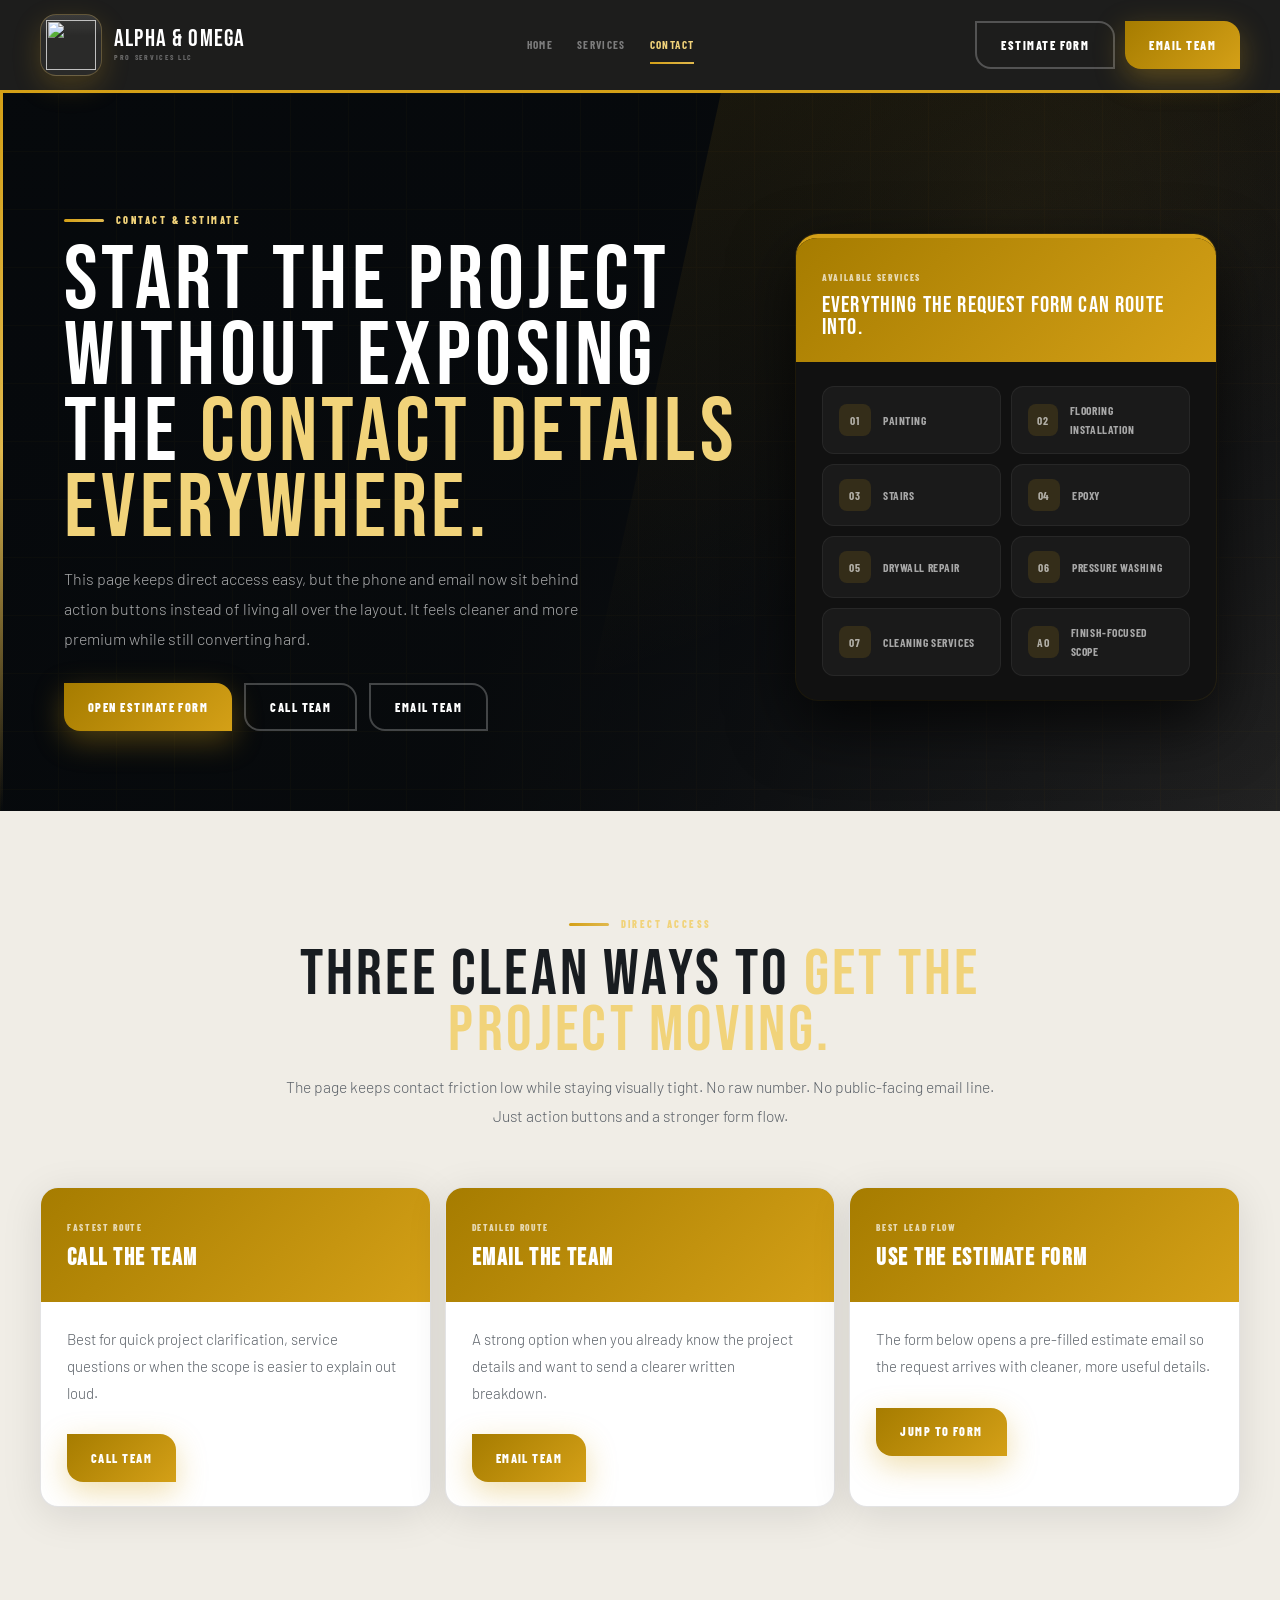
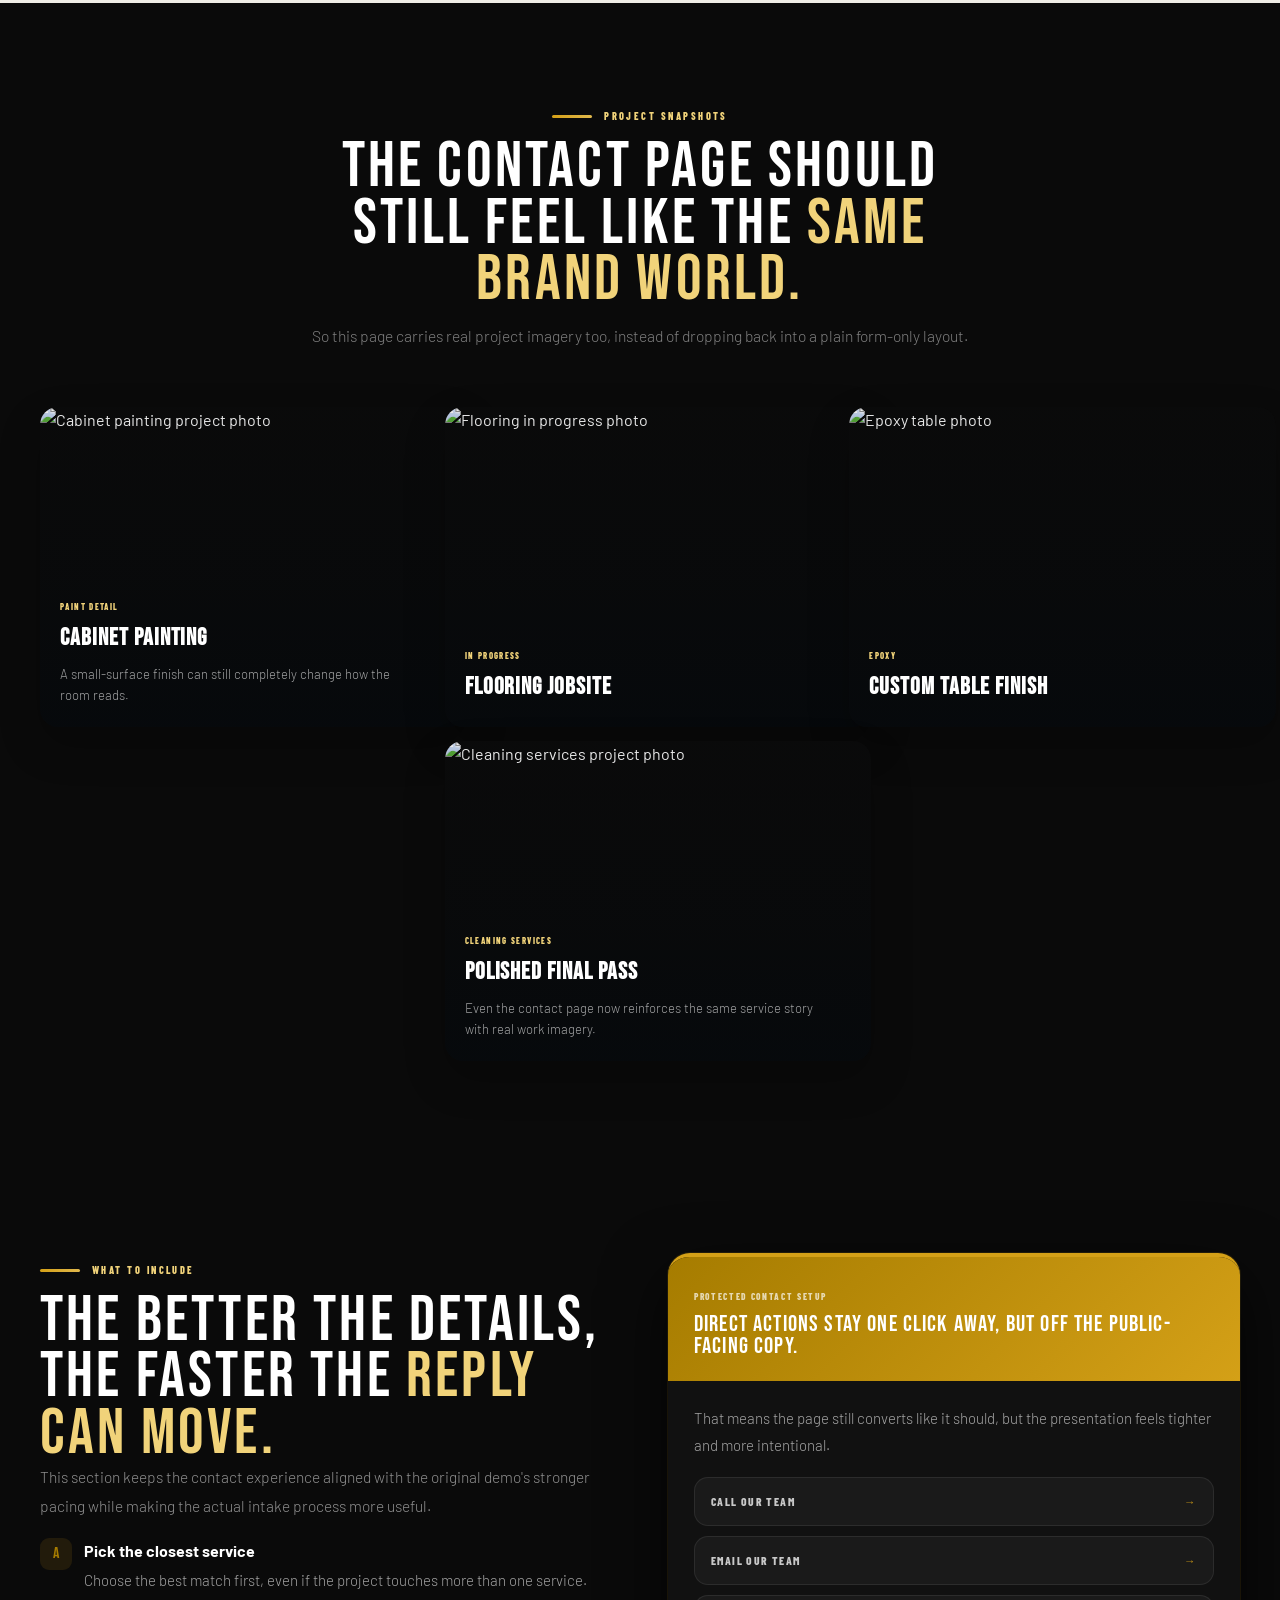
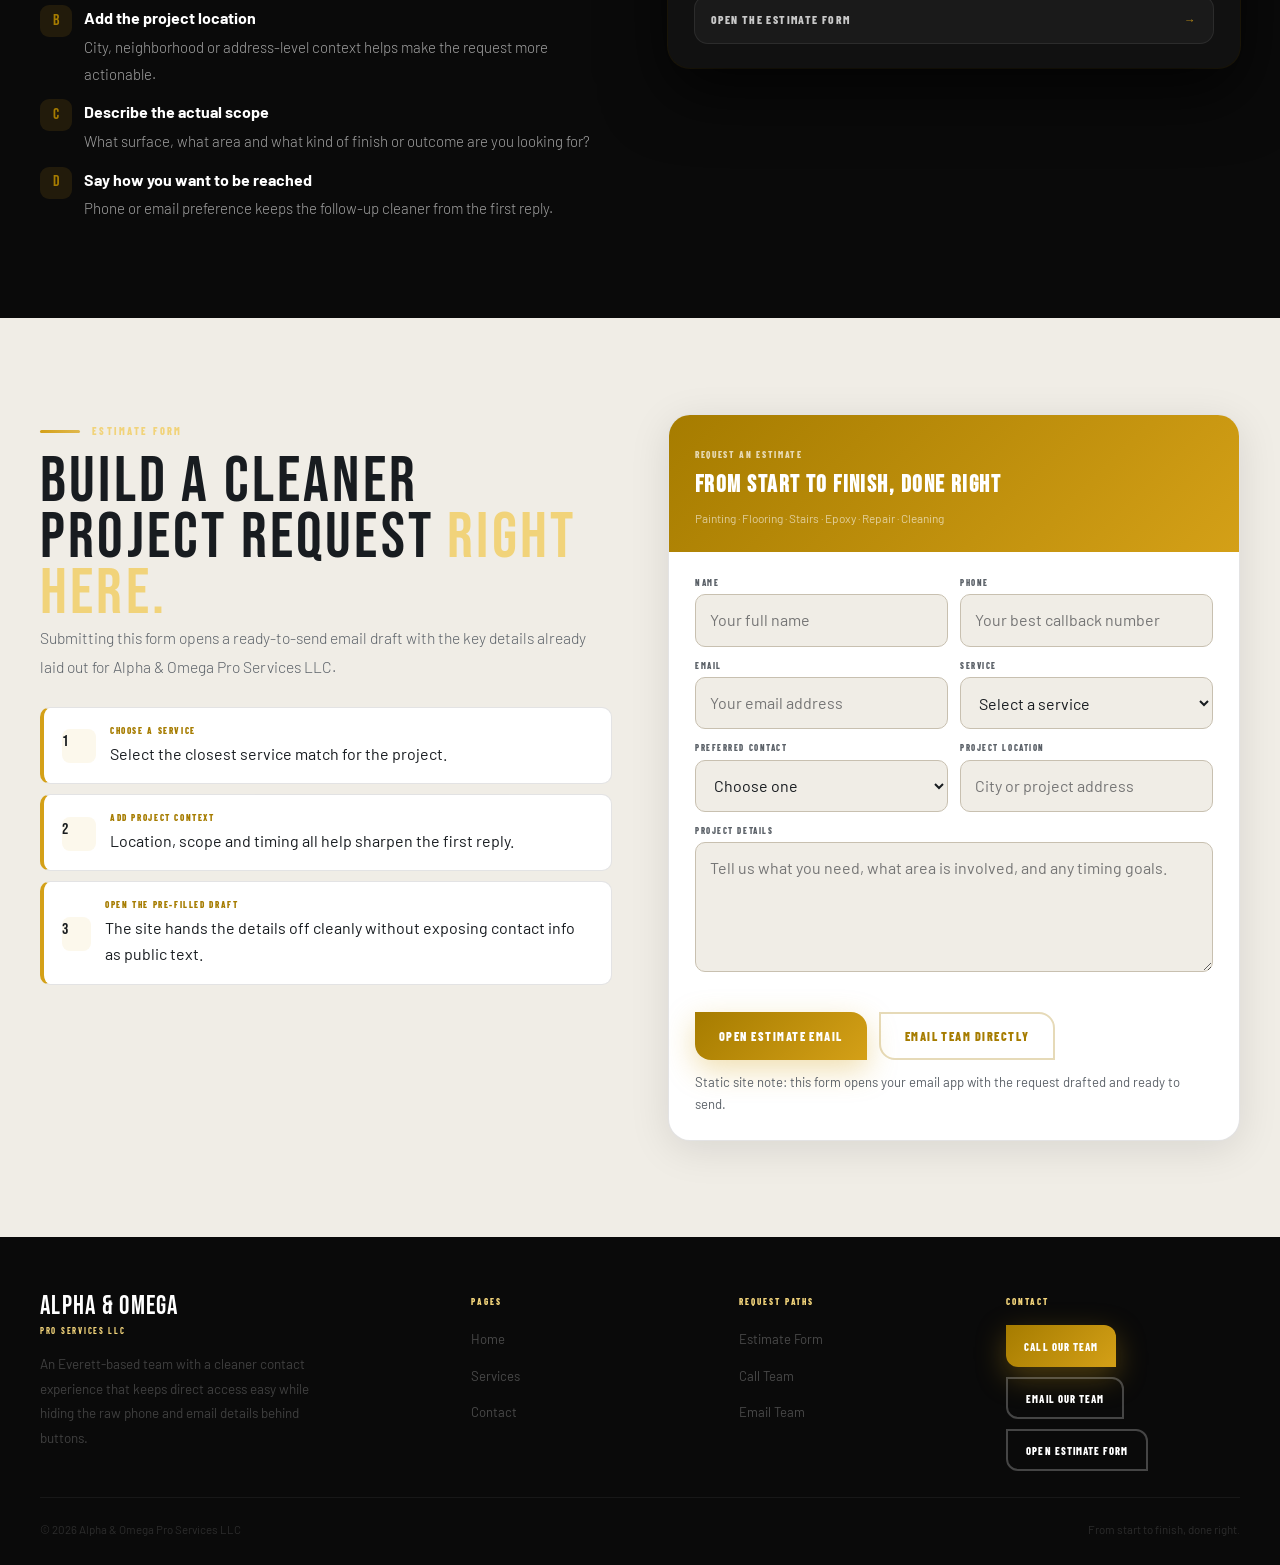
==== commit 6b967c1d: "Add files via upload" ====
--- a/contact.html
+++ b/contact.html
@@ -31,18 +31,6 @@
   <link rel="stylesheet" href="assets/styles.css">
 </head>
 <body>
-  <div class="topline">
-    <div class="container topline-inner">
-      <div class="topline-track">
-        <span>Protected contact buttons</span>
-        <span class="topline-dot" aria-hidden="true"></span>
-        <span>Estimate-ready form</span>
-        <span class="topline-dot" aria-hidden="true"></span>
-        <span>Painting &middot; Flooring &middot; Stairs &middot; Epoxy &middot; Drywall Repair &middot; Pressure Washing &middot; Cleaning Services</span>
-      </div>
-    </div>
-  </div>
-
   <header class="site-header">
     <div class="container header-shell">
       <a class="brand" href="index.html" aria-label="Alpha and Omega Pro Services LLC home">
@@ -87,9 +75,6 @@
     <section class="page-hero">
       <div class="page-hero-accent"></div>
       <div class="page-hero-grid-fx"></div>
-      <div class="page-hero-crown">
-        <img src="https://github.com/user-attachments/assets/bc58a2da-6fb0-435b-b806-9d5896924e4f" alt="Alpha and Omega Pro Services LLC logo">
-      </div>
       <div class="page-hero-shell">
         <div class="reveal">
           <span class="eyebrow">Contact &amp; Estimate</span>
--- a/assets/styles.css
+++ b/assets/styles.css
@@ -122,7 +122,7 @@
   align-items: center;
   justify-content: space-between;
   gap: 18px;
-  min-height: 74px;
+  min-height: 90px;
 }
 
 .brand {
@@ -132,9 +132,9 @@
 }
 
 .brand-mark {
-  width: 46px;
-  height: 46px;
-  border-radius: 14px;
+  width: 62px;
+  height: 62px;
+  border-radius: 16px;
   display: flex;
   align-items: center;
   justify-content: center;
@@ -1772,11 +1772,18 @@
 
   .hero-crown,
   .page-hero-crown {
-    width: 54px;
-    height: 54px;
-    top: 18px;
-    right: 18px;
-    font-size: 1.2rem;
+    display: none;
+  }
+
+  .brand-mark {
+    width: 68px;
+    height: 68px;
+  }
+
+  .button-row .btn {
+    font-size: 1rem;
+    min-height: 54px;
+    padding: 0 28px;
   }
 
   .service-grid,
